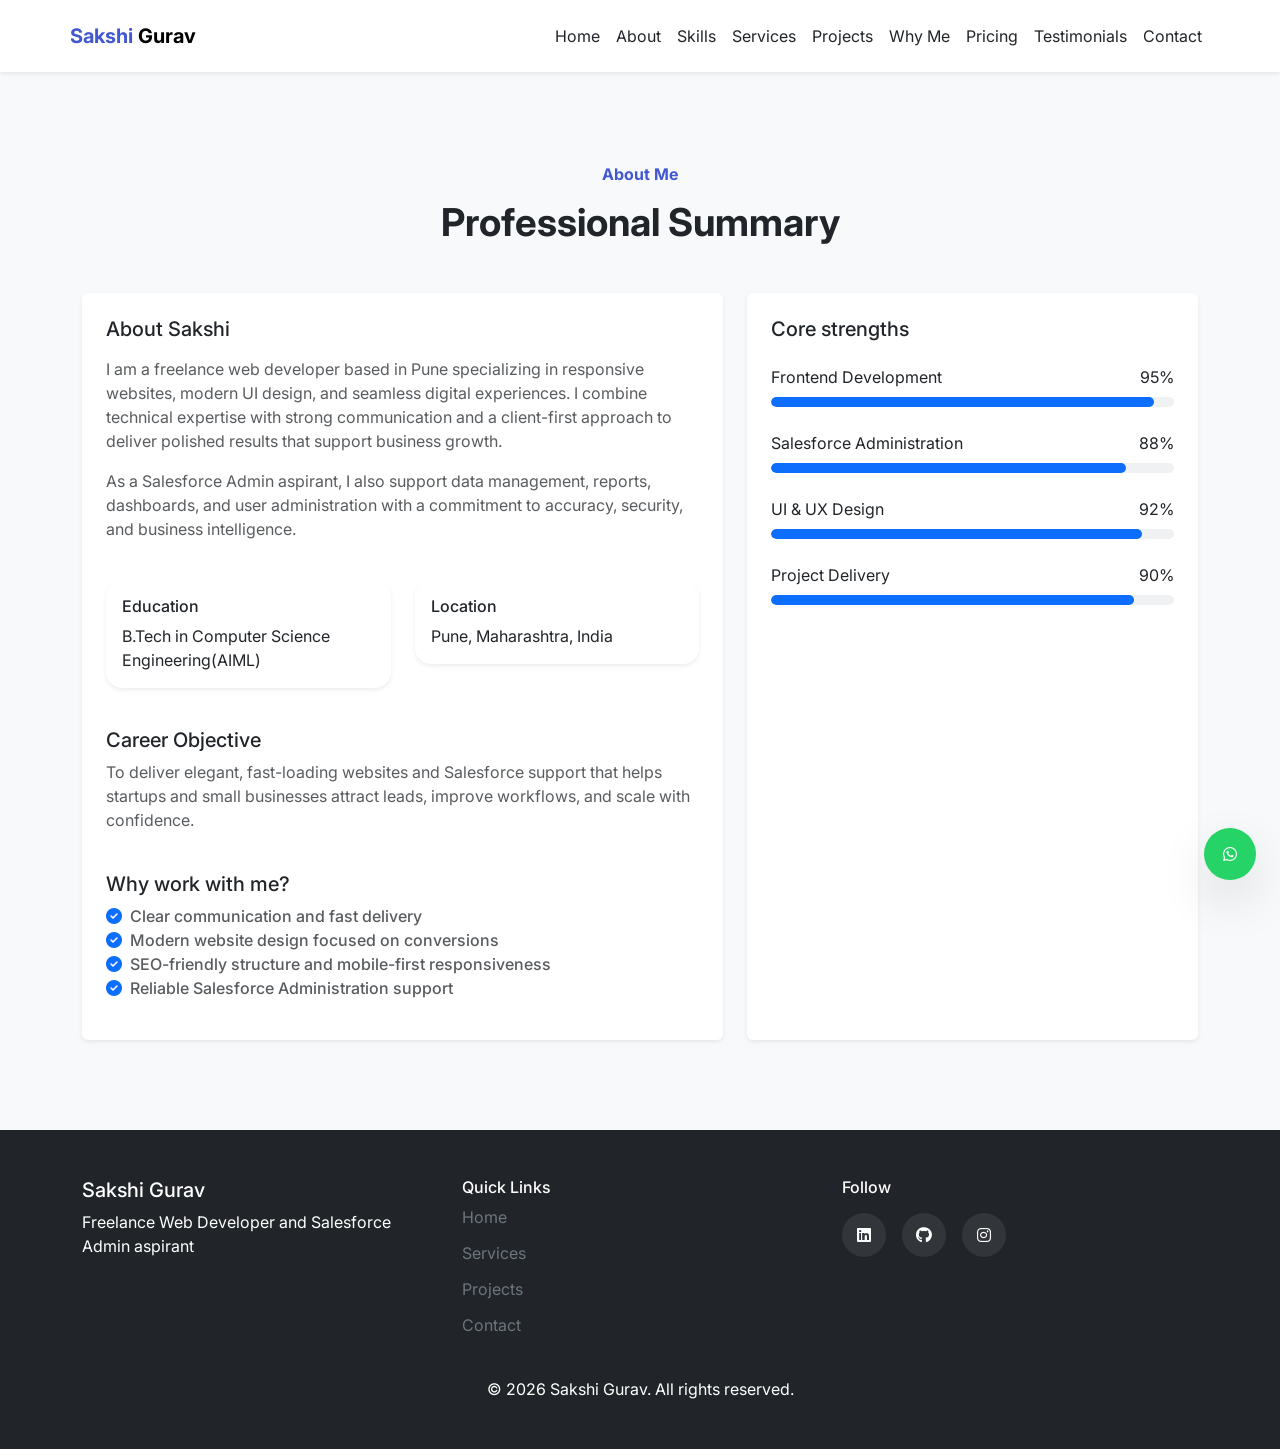
==== about.html @ 646c67a8 "Initial commit" ====
<!DOCTYPE html>
<html lang="en">
<head>
  <meta charset="UTF-8">
  <meta name="viewport" content="width=device-width, initial-scale=1.0">
  <title>Sakshi Gurav | About</title>
  <link rel="preconnect" href="https://fonts.googleapis.com">
  <link rel="preconnect" href="https://fonts.gstatic.com" crossorigin>
  <link href="https://fonts.googleapis.com/css2?family=Inter:wght@400;500;600;700;800&display=swap" rel="stylesheet">
  <link href="https://cdnjs.cloudflare.com/ajax/libs/font-awesome/6.5.1/css/all.min.css" rel="stylesheet">
  <link href="https://cdn.jsdelivr.net/npm/bootstrap@5.3.2/dist/css/bootstrap.min.css" rel="stylesheet">
  <link rel="stylesheet" href="css/style.css">
</head>
<body>
  <div id="preloader" class="preloader"><div class="spinner-border text-primary" role="status"><span class="visually-hidden">Loading...</span></div></div>
  <header class="header sticky-top bg-white shadow-sm" id="top">
    <nav class="navbar navbar-expand-lg navbar-light container py-3">
      <a class="navbar-brand fw-bold" href="index.html"><span class="brand-highlight">Sakshi</span> Gurav</a>
      <button class="navbar-toggler" type="button" data-bs-toggle="collapse" data-bs-target="#navbarNav"><span class="navbar-toggler-icon"></span></button>
      <div class="collapse navbar-collapse" id="navbarNav">
        <ul class="navbar-nav ms-auto align-items-center">
          <li class="nav-item"><a class="nav-link" href="index.html">Home</a></li>
          <li class="nav-item"><a class="nav-link active" href="about.html">About</a></li>
          <li class="nav-item"><a class="nav-link" href="skills.html">Skills</a></li>
          <li class="nav-item"><a class="nav-link" href="services.html">Services</a></li>
          <li class="nav-item"><a class="nav-link" href="projects.html">Projects</a></li>
          <li class="nav-item"><a class="nav-link" href="why.html">Why Me</a></li>
          <li class="nav-item"><a class="nav-link" href="pricing.html">Pricing</a></li>
          <li class="nav-item"><a class="nav-link" href="testimonials.html">Testimonials</a></li>
          <li class="nav-item"><a class="nav-link" href="contact.html">Contact</a></li>
          
        </ul>
      </div>
    </nav>
  </header>
  <main>
    <section class="section bg-light" id="about">
      <div class="container">
        <div class="section-header text-center mb-5">
          <span class="subtitle">About Me</span>
          <h2 class="section-title">Professional Summary</h2>
        </div>
        <div class="row g-4">
          <div class="col-lg-7">
            <div class="card border-0 shadow-sm p-4">
              <h3 class="h5 mb-3">About Sakshi</h3>
              <p class="text-muted">I am a freelance web developer based in Pune specializing in responsive websites, modern UI design, and seamless digital experiences. I combine technical expertise with strong communication and a client-first approach to deliver polished results that support business growth.</p>
              <p class="text-muted">As a Salesforce Admin aspirant, I also support data management, reports, dashboards, and user administration with a commitment to accuracy, security, and business intelligence.</p>
              <div class="row mt-4">
                <div class="col-md-6"><div class="info-box p-3 rounded-4 bg-white shadow-sm mb-3"><h6 class="mb-2">Education</h6><p class="mb-0">B.Tech in Computer Science Engineering(AIML)</p></div></div>
                <div class="col-md-6"><div class="info-box p-3 rounded-4 bg-white shadow-sm mb-3"><h6 class="mb-2">Location</h6><p class="mb-0">Pune, Maharashtra, India</p></div></div>
              </div>
              <h3 class="h5 mt-4">Career Objective</h3>
              <p class="text-muted">To deliver elegant, fast-loading websites and Salesforce support that helps startups and small businesses attract leads, improve workflows, and scale with confidence.</p>
              <h3 class="h5 mt-4">Why work with me?</h3>
              <ul class="list-unstyled text-muted fw-medium">
                <li><i class="fa-solid fa-circle-check text-primary me-2"></i>Clear communication and fast delivery</li>
                <li><i class="fa-solid fa-circle-check text-primary me-2"></i>Modern website design focused on conversions</li>
                <li><i class="fa-solid fa-circle-check text-primary me-2"></i>SEO-friendly structure and mobile-first responsiveness</li>
                <li><i class="fa-solid fa-circle-check text-primary me-2"></i>Reliable Salesforce Administration support</li>
              </ul>
            </div>
          </div>
          <div class="col-lg-5">
            <div class="card border-0 shadow-sm p-4 h-100">
              <h3 class="h5 mb-4">Core strengths</h3>
              <div class="skill-progress mb-4"><div class="d-flex justify-content-between mb-2"><span>Frontend Development</span><span>95%</span></div><div class="progress rounded-pill bg-secondary bg-opacity-10" style="height: 10px;"><div class="progress-bar rounded-pill bg-primary" style="width: 95%;"></div></div></div>
              <div class="skill-progress mb-4"><div class="d-flex justify-content-between mb-2"><span>Salesforce Administration</span><span>88%</span></div><div class="progress rounded-pill bg-secondary bg-opacity-10" style="height: 10px;"><div class="progress-bar rounded-pill bg-primary" style="width: 88%;"></div></div></div>
              <div class="skill-progress mb-4"><div class="d-flex justify-content-between mb-2"><span>UI & UX Design</span><span>92%</span></div><div class="progress rounded-pill bg-secondary bg-opacity-10" style="height: 10px;"><div class="progress-bar rounded-pill bg-primary" style="width: 92%;"></div></div></div>
              <div class="skill-progress"><div class="d-flex justify-content-between mb-2"><span>Project Delivery</span><span>90%</span></div><div class="progress rounded-pill bg-secondary bg-opacity-10" style="height: 10px;"><div class="progress-bar rounded-pill bg-primary" style="width: 90%;"></div></div></div>
            </div>
          </div>
        </div>
      </div>
    </section>
  </main>
  <a href="#top" id="scrollTop" class="scroll-top"><i class="fa-solid fa-chevron-up"></i></a>
  <a href="https://wa.me/919579465338?text=Hello%20Sakshi%2C%20I%20would%20like%20to%20discuss%20a%20project." target="_blank" class="whatsapp-float" aria-label="Chat on WhatsApp"><i class="fa-brands fa-whatsapp"></i></a>
      <footer class="footer bg-dark text-white py-5">
    <div class="container">
      <div class="row gy-4">
        <div class="col-md-4">
          <h5>Sakshi Gurav</h5>
          <p class="text-White">Freelance Web Developer and Salesforce Admin aspirant</p>
        </div>
        <div class="col-md-4">
          <h6>Quick Links</h6>
          <ul class="list-unstyled footer-links">
            <li><a href="index.html">Home</a></li>
            <li><a href="services.html">Services</a></li>
            <li><a href="projects.html">Projects</a></li>
            <li><a href="contact.html">Contact</a></li>
          </ul>
        </div>
        <div class="col-md-4">
          <h6>Follow</h6>
          <div class="social-links mt-3">
            <a href="https://www.linkedin.com/in/sakshi-gurav" target="_blank"><i class="fa-brands fa-linkedin"></i></a>
            <a href="https://github.com" target="_blank"><i class="fa-brands fa-github"></i></a>
            <a href="https://www.instagram.com" target="_blank"><i class="fa-brands fa-instagram"></i></a>
          </div>
        </div>
      </div>
      <div class="text-center text-white mt-4">&copy; 2026 Sakshi Gurav. All rights reserved.</div>
    </div>
  </footer>
  <script src="https://cdn.jsdelivr.net/npm/bootstrap@5.3.2/dist/js/bootstrap.bundle.min.js"></script>
  <script src="js/script.js"></script>
</body>
</html>
---- css/style.css ----
:root {
  --bg: #f8fbff;
  --surface: #ffffff;
  --surface-alt: #f4f8ff;
  --text: #212529;
  --muted: #6c757d;
  --primary: #4158d0;
  --primary-soft: #6c8cff;
  --shadow: rgba(20, 30, 80, 0.1);
  --border: rgba(19, 52, 86, 0.12);
}


* {
  box-sizing: border-box;
}

html {
  scroll-behavior: smooth;
}

body {
  margin: 0;
  font-family: 'Inter', sans-serif;
  background: radial-gradient(circle at top left, rgba(65, 88, 208, 0.08), transparent 30%), var(--bg);
  color: var(--text);
  transition: background 0.3s ease, color 0.3s ease;
}

img {
  max-width: 100%;
  display: block;
}

a {
  color: inherit;
  text-decoration: none;
}

button, input, textarea {
  font-family: inherit;
}

header.header {
  background: var(--surface);
  transition: background 0.3s ease, border-color 0.3s ease;
}

.navbar-brand {
  font-size: 1.25rem;
}

.brand-highlight {
  color: var(--primary);
}

.nav-link {
  color: var(--text) !important;
}

.section {
  padding: 90px 0;
}

.section-header .subtitle {
  display: inline-block;
  color: var(--primary);
  font-weight: 700;
  margin-bottom: 0.8rem;
}

.section-title {
  font-size: clamp(2rem, 3vw, 2.6rem);
  font-weight: 700;
}

.hero-section {
  position: relative;
  overflow: hidden;
  padding: 100px 0 60px;
}

.hero-section::before {
  content: '';
  position: absolute;
  left: -120px;
  top: -60px;
  width: 320px;
  height: 320px;
  background: rgba(65, 88, 208, 0.12);
  border-radius: 50%;
  filter: blur(35px);
}

.hero-section::after {
  content: '';
  position: absolute;
  right: -120px;
  bottom: -40px;
  width: 260px;
  height: 260px;
  background: rgba(100, 194, 255, 0.12);
  border-radius: 50%;
  filter: blur(30px);
}

.eyebrow {
  text-transform: uppercase;
  letter-spacing: 0.16em;
  font-size: 0.85rem;
  color: var(--primary);
  font-weight: 700;
}

.hero-section h1 {
  line-height: 1.05;
}

.hero-actions .btn {
  min-width: 170px;
}

.hero-stats {
  gap: 18px;
}

.stat-card {
  background: var(--surface);
  min-width: 180px;
}

.stat-card h2 {
  font-size: 2rem;
  color: var(--primary);
}

.hero-image {
  width: 320px;
  height: 320px;
  margin: 0 auto;
  border: 12px solid rgba(255,255,255,0.45);
  background: linear-gradient(145deg, rgba(255,255,255,0.7), rgba(255,255,255,0.15));
}

.hero-image img {
  width: 100%;
  height: 100%;
  object-fit: cover;
}

.hero-wave {
  position: absolute;
  left: 0;
  right: 0;
  bottom: 0;
  height: 80px;
  background: linear-gradient(180deg, transparent 0%, var(--bg) 100%);
}

.card, .section, .footer {
  border: none;
}

.info-box,
.skill-card,
.service-card,
.project-card,
.feature-card,
.pricing-card,
.testimonial-card,
.contact-info,
.contact-form {
  background: var(--surface);
}

.skill-card,
.service-card,
.feature-card,
.pricing-card,
.testimonial-card,
.contact-info,
.contact-form {
  transition: transform 0.3s ease, box-shadow 0.3s ease;
}

.skill-card:hover,
.service-card:hover,
.feature-card:hover,
.pricing-card:hover,
.testimonial-card:hover,
.contact-info:hover,
.contact-form:hover {
  transform: translateY(-5px);
}

.service-icon {
  width: 64px;
  height: 64px;
  display: inline-flex;
  align-items: center;
  justify-content: center;
  border-radius: 18px;
  background: rgba(65, 88, 208, 0.1);
  color: var(--primary);
  font-size: 1.5rem;
}

.service-price {
  font-weight: 700;
  margin: 16px 0 8px;
}

.service-list,
.pricing-list {
  list-style: none;
  padding-left: 0;
  margin-bottom: 0;
}

.service-list li,
.pricing-list li {
  margin-bottom: 0.8rem;
}

.service-list li::before,
.pricing-list li::before {
  content: '\f00c';
  font-family: 'Font Awesome 6 Free';
  font-weight: 900;
  margin-right: 0.75rem;
  color: var(--primary);
}

.project-card img {
  width: 100%;
  object-fit: cover;
  height: 240px;
}

.project-card h5 {
  margin-bottom: 0.75rem;
}

.tech-list {
  color: var(--muted);
  font-size: 0.95rem;
}

.feature-icon {
  font-size: 2rem;
  color: var(--primary);
}

.pricing-card {
  border: 1px solid var(--border);
}

.featured-plan {
  border-color: var(--primary);
}

.testimonial-card {
  min-height: 260px;
}

.contact-info a {
  color: inherit;
}

.scroll-top,
.whatsapp-float {
  position: fixed;
  right: 24px;
  width: 52px;
  height: 52px;
  border-radius: 50%;
  display: inline-flex;
  align-items: center;
  justify-content: center;
  box-shadow: 0 20px 50px rgba(0, 0, 0, 0.12);
  transition: all 0.3s ease;
  z-index: 999;
}

.scroll-top {
  bottom: 90px;
  background: var(--surface);
  color: var(--text);
  border: 1px solid var(--border);
  opacity: 0;
  visibility: hidden;
}

.scroll-top.show {
  opacity: 1;
  visibility: visible;
}

.whatsapp-float {
  bottom: 20px;
  background: #25d366;
  color: #fff;
}

.footer {
  background: #101828;
}

.footer a {
  color: var(--muted);
}

.footer-links li + li {
  margin-top: 0.75rem;
}
footer{
    background:#0F172A;
    color:white;
}

.social-links a {
  width: 44px;
  height: 44px;
  display: inline-flex;
  align-items: center;
  justify-content: center;
  background: rgba(255,255,255,0.08);
  border-radius: 50%;
  margin-right: 0.75rem;
  color: #fff;
}

.contact-form .form-control,
.contact-form .form-control:focus {
  border-radius: 14px;
  background: #f8fbff;
  border: 1px solid var(--border);
}

.dark-theme .contact-form .form-control,
.dark-theme .contact-form .form-control:focus {
  background: #15203b;
  border-color: rgba(255,255,255,0.12);
}

.preloader {
  position: fixed;
  inset: 0;
  display: flex;
  align-items: center;
  justify-content: center;
  background: rgba(248, 251, 255, 0.95);
  z-index: 2000;
}

@media (max-width: 991px) {
  .hero-section {
    padding-top: 80px;
  }
  .hero-image {
    width: 280px;
    height: 280px;
  }
}

@media (max-width: 767px) {
  .hero-actions {
    align-items: stretch;
  }
  .hero-image {
    width: 240px;
    height: 240px;
  }
}

@media (max-width: 575px) {
  .section {
    padding: 60px 0;
  }
  .hero-section {
    padding-top: 60px;
  }
}
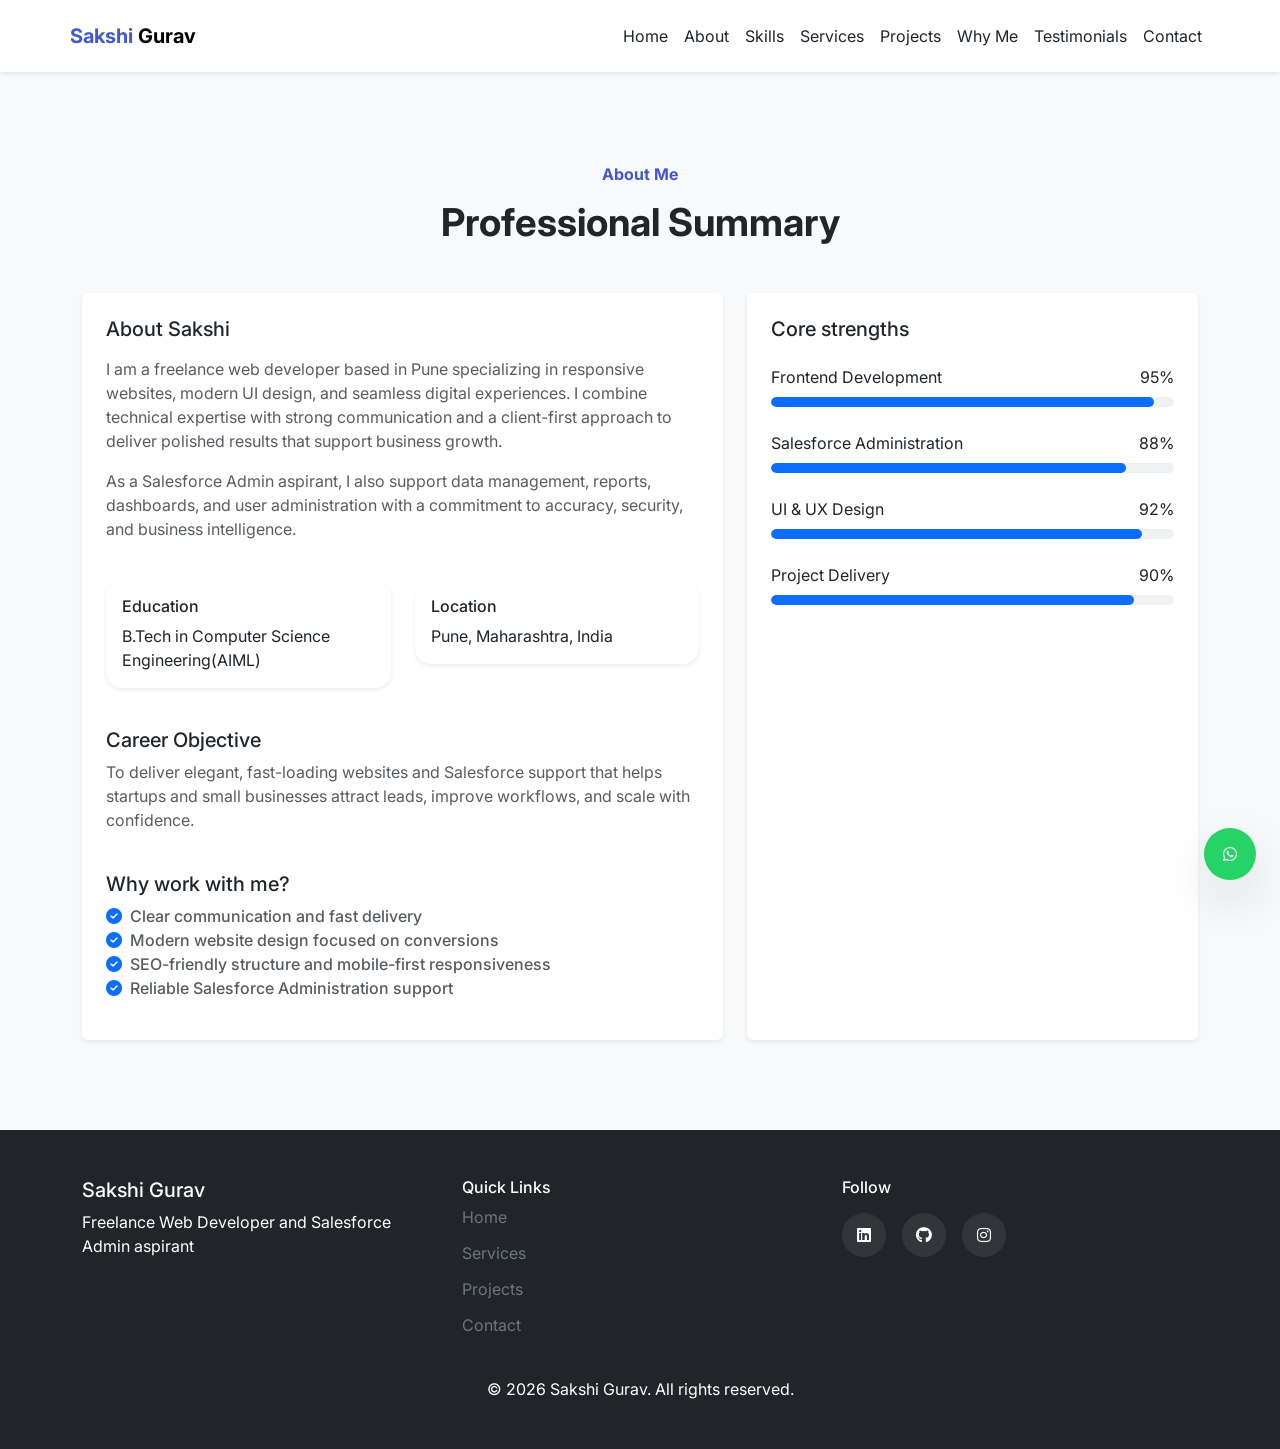
==== commit 0a1650cb: "Remove Pricing link from navigation Removed the Pricing link from the navigation menu." ====
--- a/about.html
+++ b/about.html
@@ -25,7 +25,6 @@
           <li class="nav-item"><a class="nav-link" href="services.html">Services</a></li>
           <li class="nav-item"><a class="nav-link" href="projects.html">Projects</a></li>
           <li class="nav-item"><a class="nav-link" href="why.html">Why Me</a></li>
-          <li class="nav-item"><a class="nav-link" href="pricing.html">Pricing</a></li>
           <li class="nav-item"><a class="nav-link" href="testimonials.html">Testimonials</a></li>
           <li class="nav-item"><a class="nav-link" href="contact.html">Contact</a></li>
           
